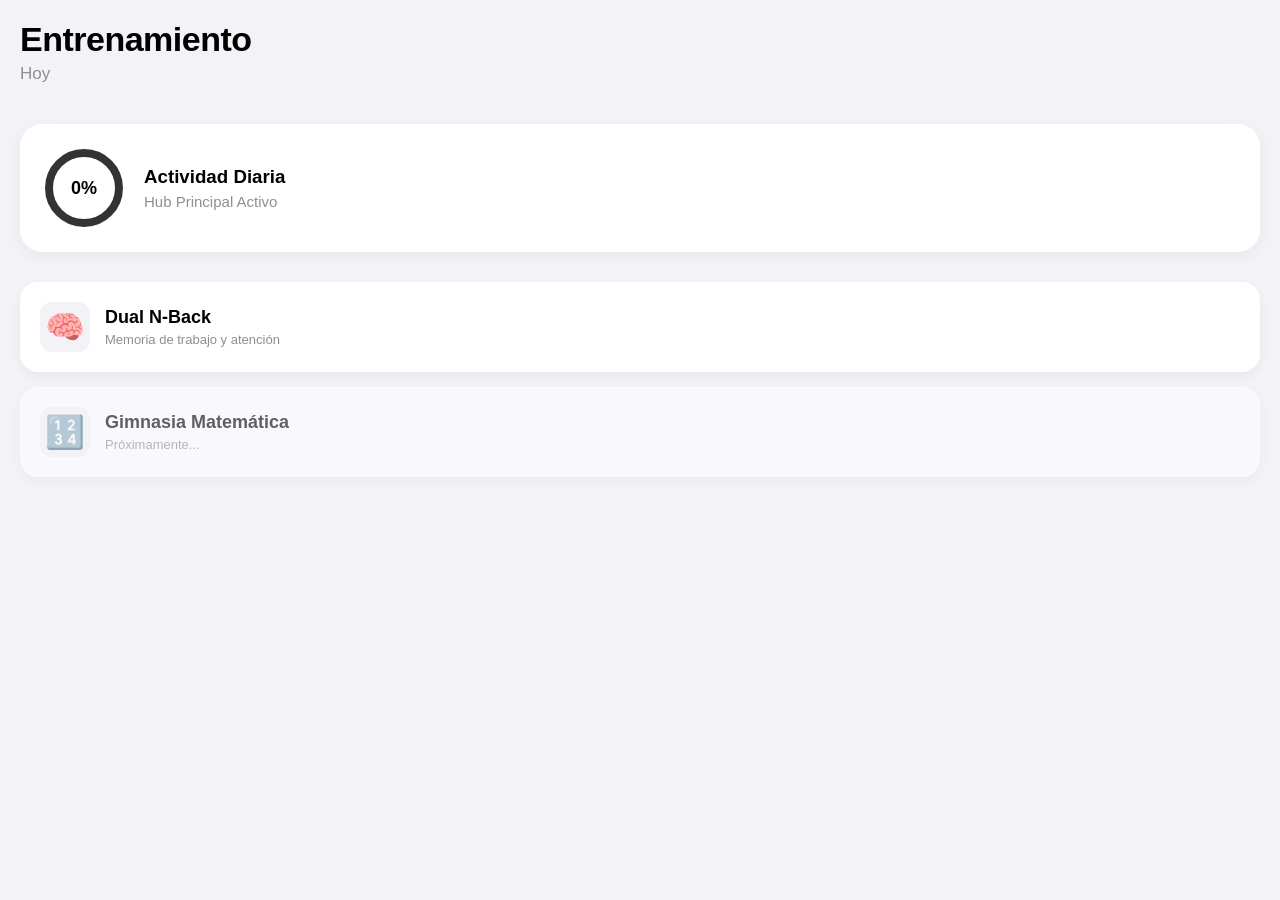
==== index.html @ 1f0a9ce9 "fix code" ====
<!DOCTYPE html>
<html lang="es">
<head>
    <meta charset="UTF-8">
    <meta name="viewport" content="width=device-width, initial-scale=1.0, maximum-scale=1.0, user-scalable=no">
    <meta name="apple-mobile-web-app-capable" content="yes">
    <meta name="apple-mobile-web-app-status-bar-style" content="black-translucent">
    <meta name="apple-mobile-web-app-title" content="BrainHub">
    
    <!-- Enlaces al icono y al manifest para PWA -->
    <link rel="apple-touch-icon" href="./assets/icons/icon-192x192.png">
    <link rel="manifest" href="./manifest.json">
    
    <title>Brain Training Hub</title>
    
    <style>
        /* Estilos globales y Modo Oscuro nativo iOS */
        :root {
            --bg-color: #f2f2f7;
            --card-bg: #ffffff;
            --text-main: #000000;
            --text-sec: #8e8e93;
            --accent: #34c759; /* Verde tipo Apple Fitness */
        }
        @media (prefers-color-scheme: dark) {
            :root {
                --bg-color: #000000;
                --card-bg: #1c1c1e;
                --text-main: #ffffff;
                --text-sec: #8e8e93;
                --accent: #32d74b;
            }
        }
        * {
            box-sizing: border-box;
            margin: 0;
            padding: 0;
            font-family: -apple-system, BlinkMacSystemFont, "Segoe UI", Roboto, Helvetica, Arial, sans-serif;
            touch-action: manipulation;
            -webkit-user-select: none;
            user-select: none;
            -webkit-tap-highlight-color: transparent;
        }
        body {
            background-color: var(--bg-color);
            color: var(--text-main);
            padding: env(safe-area-inset-top) 20px env(safe-area-inset-bottom);
            height: 100vh;
            display: flex;
            flex-direction: column;
        }
        .header {
            padding: 20px 0;
        }
        .header h1 {
            font-size: 34px;
            font-weight: 700;
            letter-spacing: -0.5px;
        }
        .header p {
            color: var(--text-sec);
            font-size: 17px;
            margin-top: 5px;
        }
        .dashboard-card {
            background: var(--card-bg);
            border-radius: 22px;
            padding: 24px;
            margin-top: 20px;
            display: flex;
            align-items: center;
            box-shadow: 0 4px 15px rgba(0,0,0,0.05);
        }
        
        /* Anillo de Actividad SVG */
        .ring-container {
            position: relative;
            width: 80px;
            height: 80px;
            margin-right: 20px;
        }
        .ring-svg {
            transform: rotate(-90deg);
            width: 80px;
            height: 80px;
        }
        .ring-bg {
            fill: none;
            stroke: #333333; /* Color de fondo del anillo */
            stroke-width: 8;
        }
        .ring-progress {
            fill: none;
            stroke: var(--accent);
            stroke-width: 8;
            stroke-linecap: round;
            stroke-dasharray: 220; 
            stroke-dashoffset: 220;
            transition: stroke-dashoffset 1.5s ease-out;
        }
        .ring-text {
            position: absolute;
            top: 0; left: 0; right: 0; bottom: 0;
            display: flex;
            justify-content: center;
            align-items: center;
            font-weight: 700;
            font-size: 18px;
        }
        
        /* Cuadrícula de módulos */
        .modules-grid {
            display: grid;
            grid-template-columns: 1fr;
            gap: 15px;
            margin-top: 30px;
        }
        .module-btn {
            background: var(--card-bg);
            border: none;
            border-radius: 18px;
            padding: 20px;
            display: flex;
            align-items: center;
            font-size: 18px;
            font-weight: 600;
            color: var(--text-main);
            box-shadow: 0 4px 12px rgba(0,0,0,0.05);
            text-align: left;
            cursor: pointer;
        }
        .module-btn:active {
            transform: scale(0.96);
        }
        .module-icon {
            font-size: 32px;
            margin-right: 15px;
            background: var(--bg-color);
            width: 50px;
            height: 50px;
            display: flex;
            align-items: center;
            justify-content: center;
            border-radius: 12px;
        }
    </style>
</head>
<body>
    <div class="header">
        <h1>Entrenamiento</h1>
        <p id="date-display">Hoy</p>
    </div>

    <!-- Tarjeta del anillo de progreso -->
    <div class="dashboard-card">
        <div class="ring-container">
            <svg class="ring-svg">
                <circle class="ring-bg" cx="40" cy="40" r="35"></circle>
                <circle class="ring-progress" id="progress-circle" cx="40" cy="40" r="35"></circle>
            </svg>
            <div class="ring-text" id="ring-value">0%</div>
        </div>
        <div>
            <h3 style="margin-bottom: 5px;">Actividad Diaria</h3>
            <p style="color: var(--text-sec); font-size: 15px;">Hub Principal Activo</p>
        </div>
    </div>

    <div class="modules-grid">
        <!-- Botón que redirige a tu carpeta Dual N-Back -->
        <button class="module-btn" onclick="window.location.href='./modules/dual-n-back/index.html'">
            <div class="module-icon">🧠</div>
            <div>
                <div>Dual N-Back</div>
                <div style="font-size: 13px; color: var(--text-sec); margin-top: 4px; font-weight: normal;">Memoria de trabajo y atención</div>
            </div>
        </button>

        <!-- Botón para el próximo módulo -->
        <button class="module-btn" style="opacity: 0.6;">
            <div class="module-icon">🔢</div>
            <div>
                <div>Gimnasia Matemática</div>
                <div style="font-size: 13px; color: var(--text-sec); margin-top: 4px; font-weight: normal;">Próximamente...</div>
            </div>
        </button>
    </div>
</body>
</html>
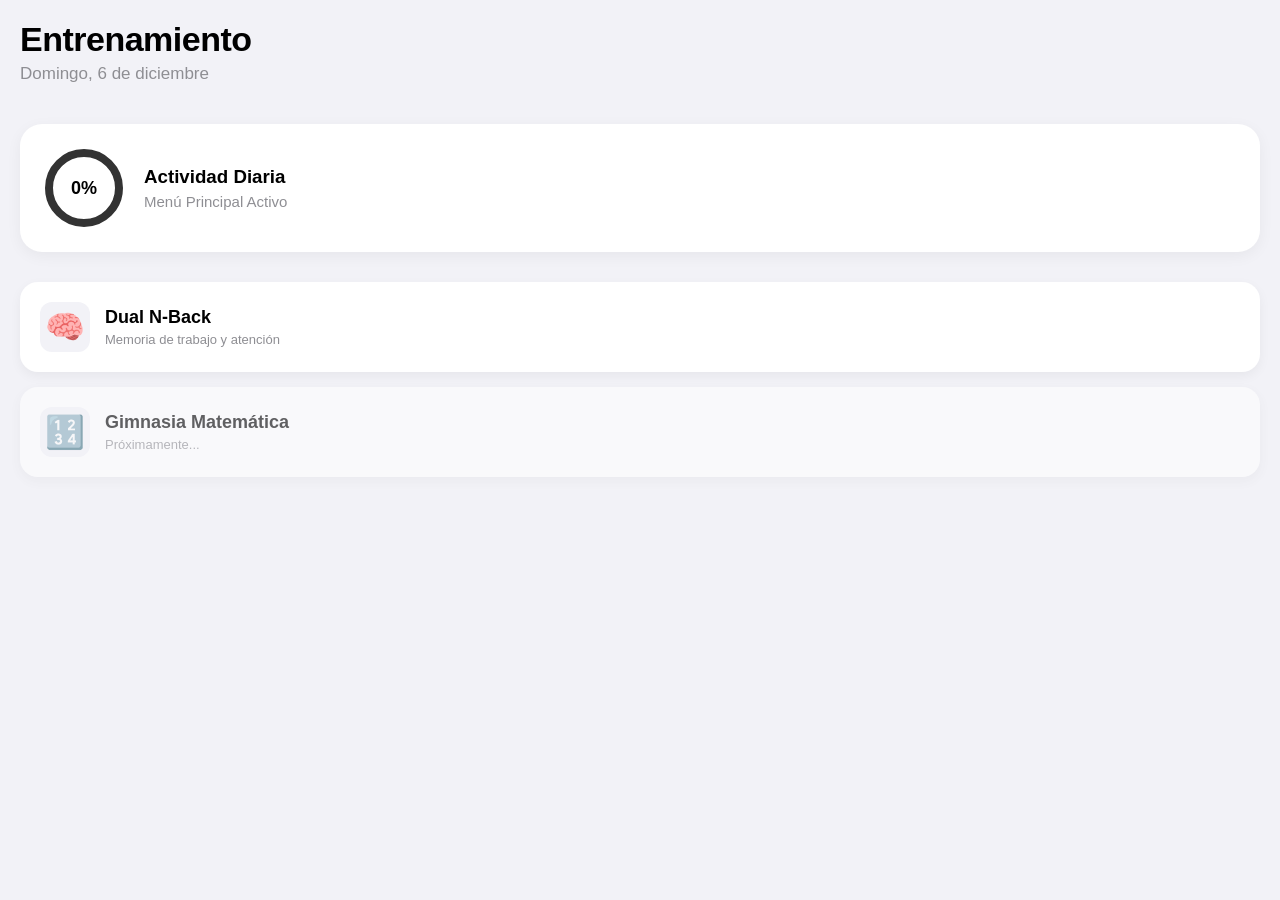
==== commit da610faa: "mejoras de código" ====
--- a/index.html
+++ b/index.html
@@ -11,7 +11,7 @@
     <link rel="apple-touch-icon" href="./assets/icons/icon-192x192.png">
     <link rel="manifest" href="./manifest.json">
     
-    <title>Brain Training Hub</title>
+    <title>Brain Training Menu</title>
     
     <style>
         /* Estilos globales y Modo Oscuro nativo iOS */
@@ -162,7 +162,7 @@
         </div>
         <div>
             <h3 style="margin-bottom: 5px;">Actividad Diaria</h3>
-            <p style="color: var(--text-sec); font-size: 15px;">Hub Principal Activo</p>
+            <p style="color: var(--text-sec); font-size: 15px;">Menú Principal Activo</p>
         </div>
     </div>
 
@@ -185,5 +185,51 @@
             </div>
         </button>
     </div>
+    <script>
+        document.addEventListener('DOMContentLoaded', () => {
+            // 1. Fecha actual formateada para iOS en español
+            const dateEl = document.getElementById('date-display');
+            if (dateEl) {
+                const options = { weekday: 'long', month: 'long', day: 'numeric' };
+                const dateStr = new Date().toLocaleDateString('es-ES', options);
+                dateEl.innerText = dateStr.charAt(0).toUpperCase() + dateStr.slice(1);
+            }
+
+            // 2. Lectura de progreso desde localStorage y animación del anillo
+            setTimeout(() => {
+                const circle = document.getElementById('progress-circle');
+                const ringText = document.getElementById('ring-value');
+                if (!circle || !ringText) return;
+
+                const today = new Date().toDateString();
+                const activity = JSON.parse(localStorage.getItem('brainActivity')) || {};
+                const sessionsPlayed = activity.date === today ? (activity.sessions || 0) : 0;
+
+                // Objetivo: 3 entrenamientos diarios = 100%
+                const targetPercent = Math.min(Math.round((sessionsPlayed / 3) * 100), 100);
+
+                // Cálculo del trazo SVG (longitud de circunferencia: 220)
+                const offset = 220 - (220 * targetPercent) / 100;
+                circle.style.strokeDashoffset = offset;
+
+                if (targetPercent === 0) {
+                    ringText.innerText = '0%';
+                    return;
+                }
+
+                let current = 0;
+                const interval = setInterval(() => {
+                    if (current >= targetPercent) {
+                        clearInterval(interval);
+                    } else {
+                        current++;
+                        ringText.innerText = `${current}%`;
+                    }
+                }, 20);
+            }, 300);
+        });
+    </script>
+</body>
+</html>
 </body>
 </html>
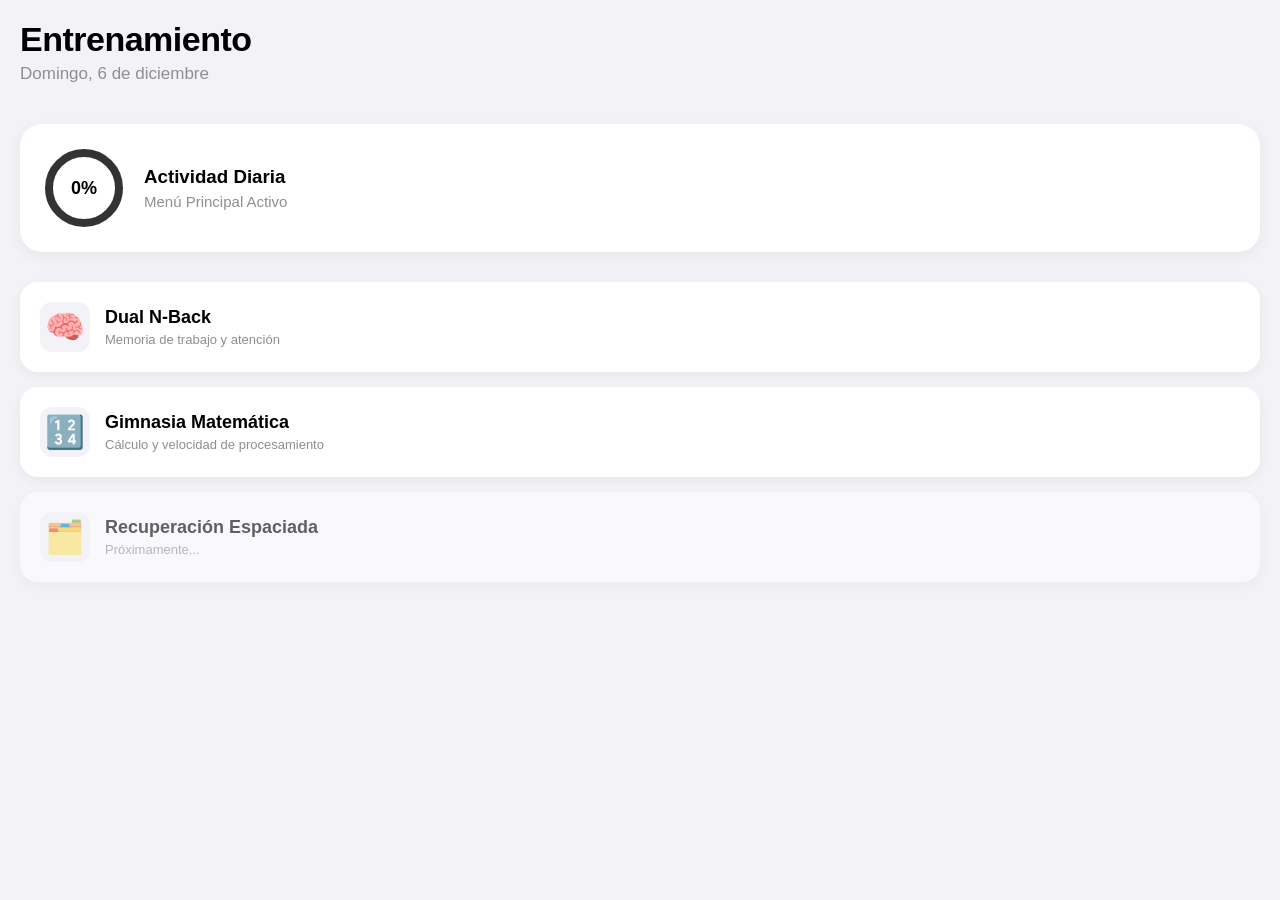
==== commit b4ecfb06: "gimnasia matemática" ====
--- a/index.html
+++ b/index.html
@@ -5,22 +5,20 @@
     <meta name="viewport" content="width=device-width, initial-scale=1.0, maximum-scale=1.0, user-scalable=no">
     <meta name="apple-mobile-web-app-capable" content="yes">
     <meta name="apple-mobile-web-app-status-bar-style" content="black-translucent">
-    <meta name="apple-mobile-web-app-title" content="BrainHub">
+    <meta name="apple-mobile-web-app-title" content="BrainApp">
     
-    <!-- Enlaces al icono y al manifest para PWA -->
     <link rel="apple-touch-icon" href="./assets/icons/icon-192x192.png">
     <link rel="manifest" href="./manifest.json">
     
-    <title>Brain Training Menu</title>
+    <title>Menú de Entrenamiento</title>
     
     <style>
-        /* Estilos globales y Modo Oscuro nativo iOS */
         :root {
             --bg-color: #f2f2f7;
             --card-bg: #ffffff;
             --text-main: #000000;
             --text-sec: #8e8e93;
-            --accent: #34c759; /* Verde tipo Apple Fitness */
+            --accent: #34c759;
         }
         @media (prefers-color-scheme: dark) {
             :root {
@@ -32,123 +30,61 @@
             }
         }
         * {
-            box-sizing: border-box;
-            margin: 0;
-            padding: 0;
-            font-family: -apple-system, BlinkMacSystemFont, "Segoe UI", Roboto, Helvetica, Arial, sans-serif;
-            touch-action: manipulation;
-            -webkit-user-select: none;
-            user-select: none;
+            box-sizing: border-box; margin: 0; padding: 0;
+            font-family: -apple-system, BlinkMacSystemFont, "Segoe UI", Roboto, sans-serif;
+            touch-action: manipulation; -webkit-user-select: none; user-select: none;
             -webkit-tap-highlight-color: transparent;
         }
         body {
-            background-color: var(--bg-color);
-            color: var(--text-main);
+            background-color: var(--bg-color); color: var(--text-main);
             padding: env(safe-area-inset-top) 20px env(safe-area-inset-bottom);
-            height: 100vh;
-            display: flex;
-            flex-direction: column;
+            height: 100vh; display: flex; flex-direction: column;
         }
-        .header {
-            padding: 20px 0;
-        }
-        .header h1 {
-            font-size: 34px;
-            font-weight: 700;
-            letter-spacing: -0.5px;
-        }
-        .header p {
-            color: var(--text-sec);
-            font-size: 17px;
-            margin-top: 5px;
-        }
+        .header { padding: 20px 0; }
+        .header h1 { font-size: 34px; font-weight: 700; letter-spacing: -0.5px; }
+        .header p { color: var(--text-sec); font-size: 17px; margin-top: 5px; }
+        
         .dashboard-card {
-            background: var(--card-bg);
-            border-radius: 22px;
-            padding: 24px;
-            margin-top: 20px;
-            display: flex;
-            align-items: center;
+            background: var(--card-bg); border-radius: 22px; padding: 24px;
+            margin-top: 20px; display: flex; align-items: center;
             box-shadow: 0 4px 15px rgba(0,0,0,0.05);
         }
         
-        /* Anillo de Actividad SVG */
-        .ring-container {
-            position: relative;
-            width: 80px;
-            height: 80px;
-            margin-right: 20px;
-        }
-        .ring-svg {
-            transform: rotate(-90deg);
-            width: 80px;
-            height: 80px;
-        }
-        .ring-bg {
-            fill: none;
-            stroke: #333333; /* Color de fondo del anillo */
-            stroke-width: 8;
-        }
+        /* Anillo de Actividad */
+        .ring-container { position: relative; width: 80px; height: 80px; margin-right: 20px; }
+        .ring-svg { transform: rotate(-90deg); width: 80px; height: 80px; }
+        .ring-bg { fill: none; stroke: #333333; stroke-width: 8; }
         .ring-progress {
-            fill: none;
-            stroke: var(--accent);
-            stroke-width: 8;
-            stroke-linecap: round;
-            stroke-dasharray: 220; 
-            stroke-dashoffset: 220;
-            transition: stroke-dashoffset 1.5s ease-out;
+            fill: none; stroke: var(--accent); stroke-width: 8; stroke-linecap: round;
+            stroke-dasharray: 220; stroke-dashoffset: 220;
+            transition: stroke-dashoffset 1s ease-out;
         }
         .ring-text {
-            position: absolute;
-            top: 0; left: 0; right: 0; bottom: 0;
-            display: flex;
-            justify-content: center;
-            align-items: center;
-            font-weight: 700;
-            font-size: 18px;
+            position: absolute; top: 0; left: 0; right: 0; bottom: 0;
+            display: flex; justify-content: center; align-items: center;
+            font-weight: 700; font-size: 18px;
         }
         
-        /* Cuadrícula de módulos */
-        .modules-grid {
-            display: grid;
-            grid-template-columns: 1fr;
-            gap: 15px;
-            margin-top: 30px;
+        /* Botones de Módulos */
+        .modules-grid { display: grid; grid-template-columns: 1fr; gap: 15px; margin-top: 30px; }
+        .module-btn {
+            background: var(--card-bg); border: none; border-radius: 18px; padding: 20px;
+            display: flex; align-items: center; font-size: 18px; font-weight: 600;
+            color: var(--text-main); box-shadow: 0 4px 12px rgba(0,0,0,0.05);
+            text-align: left; cursor: pointer; transition: transform 0.1s;
         }
-        .module-btn {
-            background: var(--card-bg);
-            border: none;
-            border-radius: 18px;
-            padding: 20px;
-            display: flex;
-            align-items: center;
-            font-size: 18px;
-            font-weight: 600;
-            color: var(--text-main);
-            box-shadow: 0 4px 12px rgba(0,0,0,0.05);
-            text-align: left;
-            cursor: pointer;
-        }
-        .module-btn:active {
-            transform: scale(0.96);
-        }
+        .module-btn:active { transform: scale(0.96); }
         .module-icon {
-            font-size: 32px;
-            margin-right: 15px;
-            background: var(--bg-color);
-            width: 50px;
-            height: 50px;
-            display: flex;
-            align-items: center;
-            justify-content: center;
-            border-radius: 12px;
+            font-size: 32px; margin-right: 15px; background: var(--bg-color);
+            width: 50px; height: 50px; display: flex; align-items: center;
+            justify-content: center; border-radius: 12px;
         }
     </style>
 </head>
 <body>
     <div class="header">
         <h1>Entrenamiento</h1>
-        <p id="date-display">Hoy</p>
+        <p id="date-display">Cargando fecha...</p>
     </div>
 
     <!-- Tarjeta del anillo de progreso -->
@@ -167,7 +103,7 @@
     </div>
 
     <div class="modules-grid">
-        <!-- Botón que redirige a tu carpeta Dual N-Back -->
+        <!-- Dual N-Back -->
         <button class="module-btn" onclick="window.location.href='./modules/dual-n-back/index.html'">
             <div class="module-icon">🧠</div>
             <div>
@@ -176,39 +112,43 @@
             </div>
         </button>
 
-        <!-- Botón para el próximo módulo -->
-        <button class="module-btn" style="opacity: 0.6;">
+        <!-- Gimnasia Matemática -->
+        <button class="module-btn" onclick="window.location.href='./modules/math-gym/index.html'">
             <div class="module-icon">🔢</div>
             <div>
                 <div>Gimnasia Matemática</div>
+                <div style="font-size: 13px; color: var(--text-sec); margin-top: 4px; font-weight: normal;">Cálculo y velocidad de procesamiento</div>
+            </div>
+        </button>
+
+        <!-- Próximos módulos -->
+        <button class="module-btn" style="opacity: 0.6; pointer-events: none;">
+            <div class="module-icon">🗂️</div>
+            <div>
+                <div>Recuperación Espaciada</div>
                 <div style="font-size: 13px; color: var(--text-sec); margin-top: 4px; font-weight: normal;">Próximamente...</div>
             </div>
         </button>
     </div>
+
+    <!-- Script del Menú y el Anillo -->
     <script>
         document.addEventListener('DOMContentLoaded', () => {
-            // 1. Fecha actual formateada para iOS en español
-            const dateEl = document.getElementById('date-display');
-            if (dateEl) {
-                const options = { weekday: 'long', month: 'long', day: 'numeric' };
-                const dateStr = new Date().toLocaleDateString('es-ES', options);
-                dateEl.innerText = dateStr.charAt(0).toUpperCase() + dateStr.slice(1);
-            }
+            // 1. Fecha actual
+            const options = { weekday: 'long', month: 'long', day: 'numeric' };
+            const dateStr = new Date().toLocaleDateString('es-ES', options);
+            document.getElementById('date-display').innerText = dateStr.charAt(0).toUpperCase() + dateStr.slice(1);
 
-            // 2. Lectura de progreso desde localStorage y animación del anillo
+            // 2. Leer progreso y animar el anillo (Objetivo: 3 sesiones = 100%)
             setTimeout(() => {
                 const circle = document.getElementById('progress-circle');
                 const ringText = document.getElementById('ring-value');
-                if (!circle || !ringText) return;
-
+                
                 const today = new Date().toDateString();
                 const activity = JSON.parse(localStorage.getItem('brainActivity')) || {};
                 const sessionsPlayed = activity.date === today ? (activity.sessions || 0) : 0;
 
-                // Objetivo: 3 entrenamientos diarios = 100%
                 const targetPercent = Math.min(Math.round((sessionsPlayed / 3) * 100), 100);
-
-                // Cálculo del trazo SVG (longitud de circunferencia: 220)
                 const offset = 220 - (220 * targetPercent) / 100;
                 circle.style.strokeDashoffset = offset;
 
@@ -223,13 +163,11 @@
                         clearInterval(interval);
                     } else {
                         current++;
-                        ringText.innerText = `${current}%`;
+                        ringText.innerText = current + '%';
                     }
-                }, 20);
+                }, 20); // Velocidad de la animación del número
             }, 300);
         });
     </script>
 </body>
-</html>
-</body>
 </html>
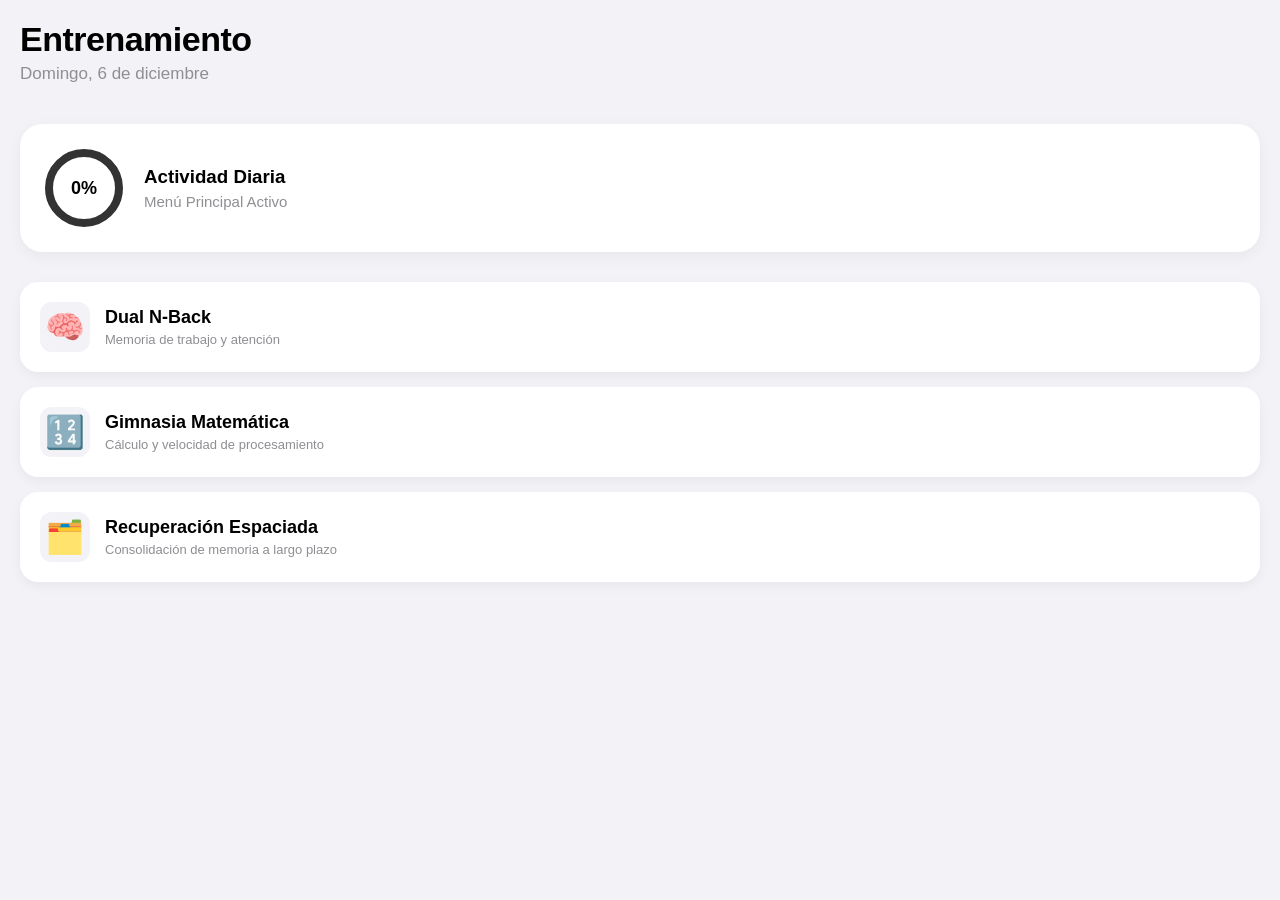
==== commit 87c1baad: "REcuperacion espaciada y fixcode gym" ====
--- a/index.html
+++ b/index.html
@@ -121,12 +121,11 @@
             </div>
         </button>
 
-        <!-- Próximos módulos -->
-        <button class="module-btn" style="opacity: 0.6; pointer-events: none;">
+        <button class="module-btn" onclick="window.location.href='./modules/spaced-retrieval/index.html'">
             <div class="module-icon">🗂️</div>
             <div>
                 <div>Recuperación Espaciada</div>
-                <div style="font-size: 13px; color: var(--text-sec); margin-top: 4px; font-weight: normal;">Próximamente...</div>
+                <div style="font-size: 13px; color: var(--text-sec); margin-top: 4px; font-weight: normal;">Consolidación de memoria a largo plazo</div>
             </div>
         </button>
     </div>
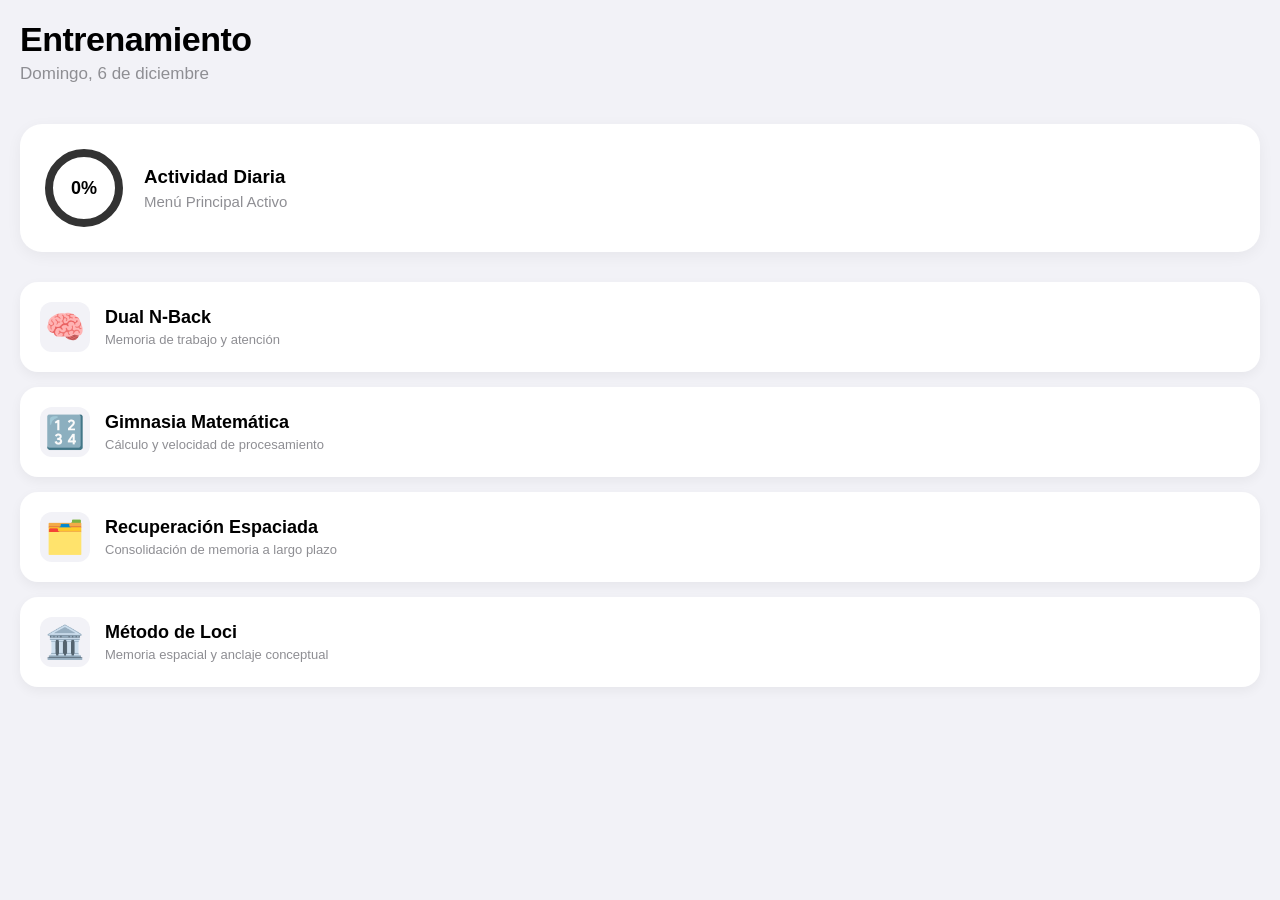
==== commit ca7fe83c: "Palacio de memoria" ====
--- a/index.html
+++ b/index.html
@@ -128,6 +128,15 @@
                 <div style="font-size: 13px; color: var(--text-sec); margin-top: 4px; font-weight: normal;">Consolidación de memoria a largo plazo</div>
             </div>
         </button>
+
+        <!-- Palacio de la Memoria -->
+        <button class="module-btn" onclick="window.location.href='./modules/loci/index.html'">
+            <div class="module-icon">🏛️</div>
+            <div>
+                <div>Método de Loci</div>
+                <div style="font-size: 13px; color: var(--text-sec); margin-top: 4px; font-weight: normal;">Memoria espacial y anclaje conceptual</div>
+            </div>
+        </button>
     </div>
 
     <!-- Script del Menú y el Anillo -->
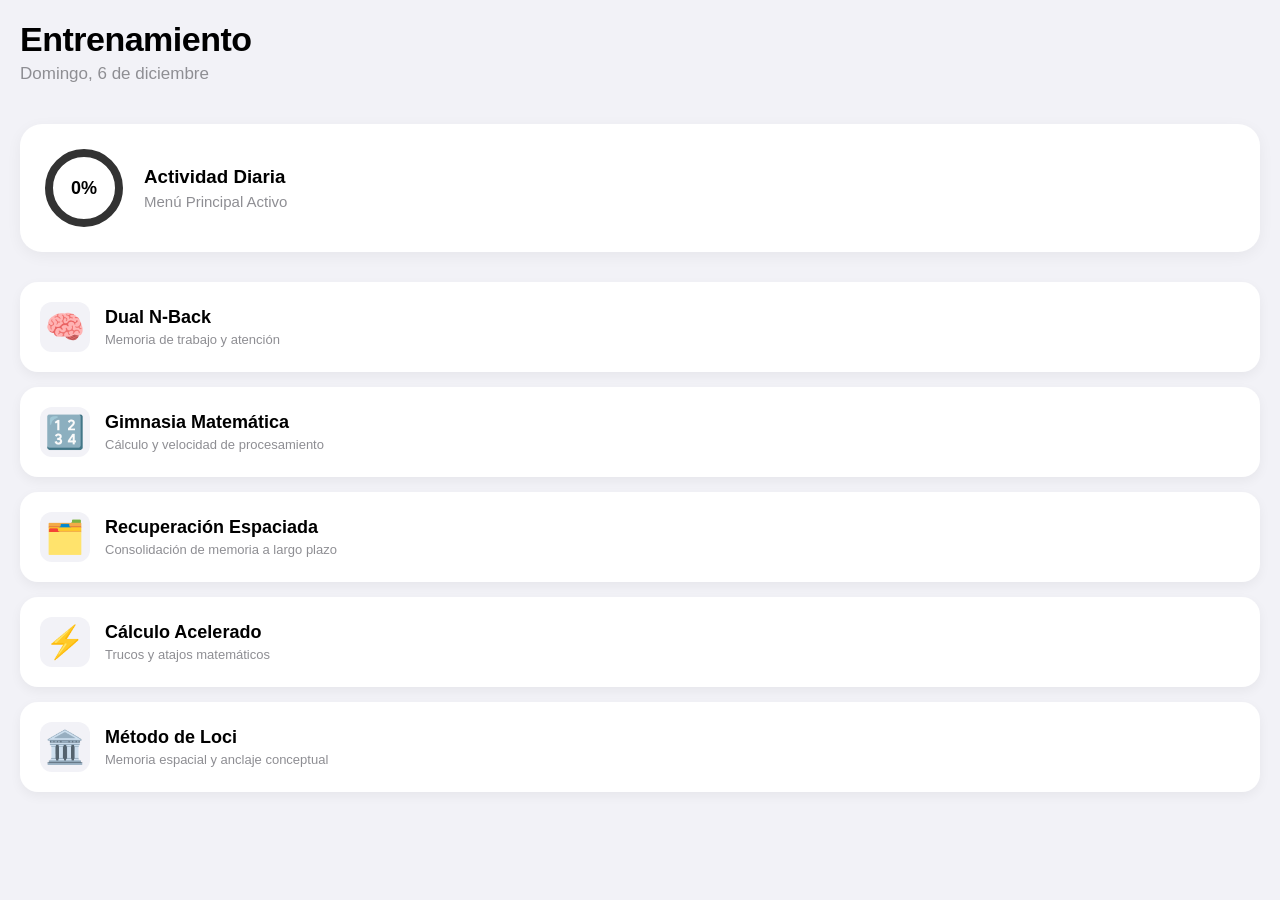
==== commit 7691e0e3: "claculo mental acelerado" ====
--- a/index.html
+++ b/index.html
@@ -129,6 +129,14 @@
             </div>
         </button>
 
+        <button class="module-btn" onclick="window.location.href='./modules/fast-math/index.html'">
+            <div class="module-icon">⚡</div>
+            <div>
+                <div>Cálculo Acelerado</div>
+                <div style="font-size: 13px; color: var(--text-sec); margin-top: 4px; font-weight: normal;">Trucos y atajos matemáticos</div>
+            </div>
+        </button>
+
         <!-- Palacio de la Memoria -->
         <button class="module-btn" onclick="window.location.href='./modules/loci/index.html'">
             <div class="module-icon">🏛️</div>
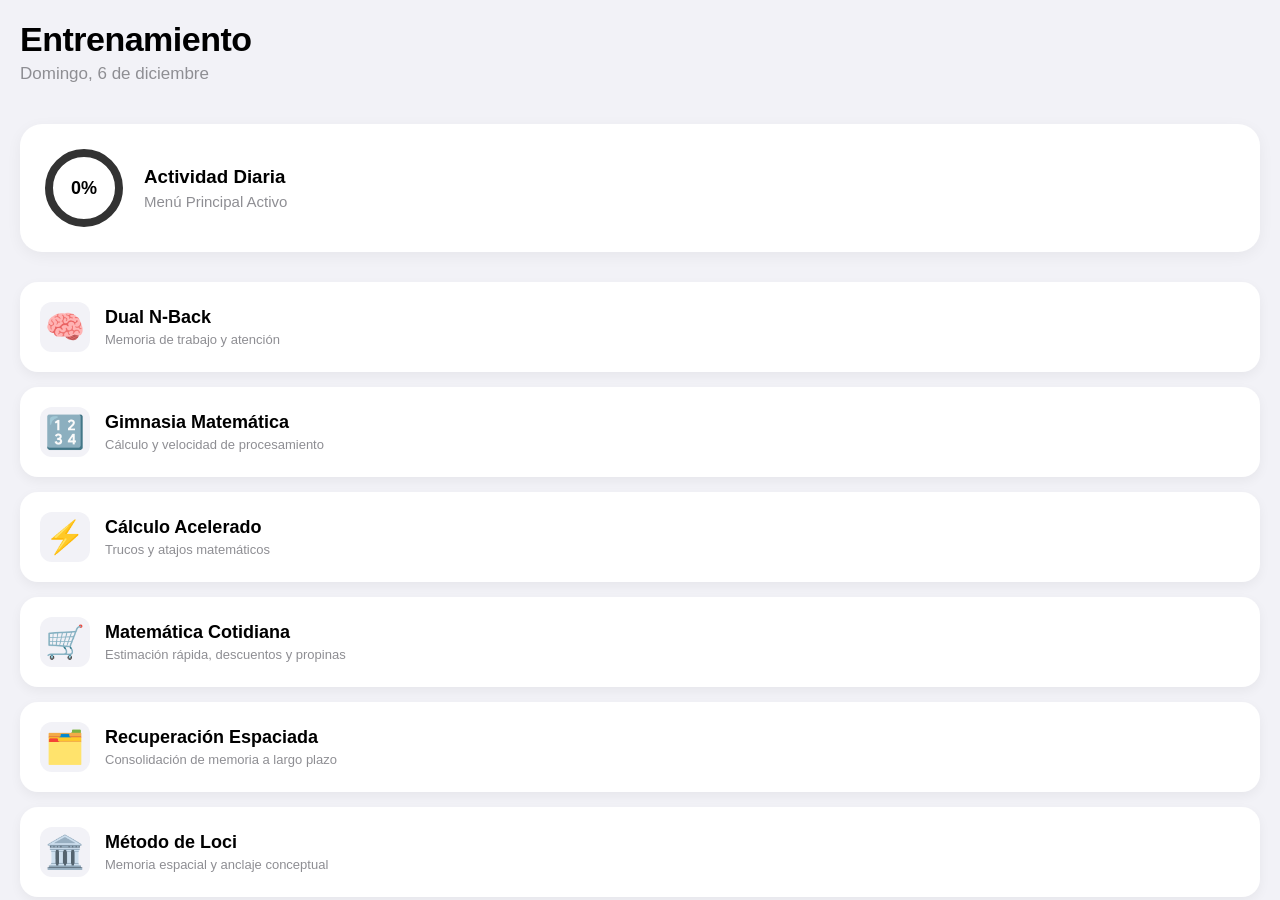
==== commit f0facdfa: "calculo cotidiano" ====
--- a/index.html
+++ b/index.html
@@ -121,14 +121,6 @@
             </div>
         </button>
 
-        <button class="module-btn" onclick="window.location.href='./modules/spaced-retrieval/index.html'">
-            <div class="module-icon">🗂️</div>
-            <div>
-                <div>Recuperación Espaciada</div>
-                <div style="font-size: 13px; color: var(--text-sec); margin-top: 4px; font-weight: normal;">Consolidación de memoria a largo plazo</div>
-            </div>
-        </button>
-
         <button class="module-btn" onclick="window.location.href='./modules/fast-math/index.html'">
             <div class="module-icon">⚡</div>
             <div>
@@ -137,6 +129,22 @@
             </div>
         </button>
 
+        <button class="module-btn" onclick="window.location.href='./modules/everyday-math/index.html'">
+            <div class="module-icon">🛒</div>
+            <div>
+                <div>Matemática Cotidiana</div>
+                <div style="font-size: 13px; color: var(--text-sec); margin-top: 4px; font-weight: normal;">Estimación rápida, descuentos y propinas</div>
+            </div>
+        </button>
+
+        <button class="module-btn" onclick="window.location.href='./modules/spaced-retrieval/index.html'">
+            <div class="module-icon">🗂️</div>
+            <div>
+                <div>Recuperación Espaciada</div>
+                <div style="font-size: 13px; color: var(--text-sec); margin-top: 4px; font-weight: normal;">Consolidación de memoria a largo plazo</div>
+            </div>
+        </button>
+        
         <!-- Palacio de la Memoria -->
         <button class="module-btn" onclick="window.location.href='./modules/loci/index.html'">
             <div class="module-icon">🏛️</div>
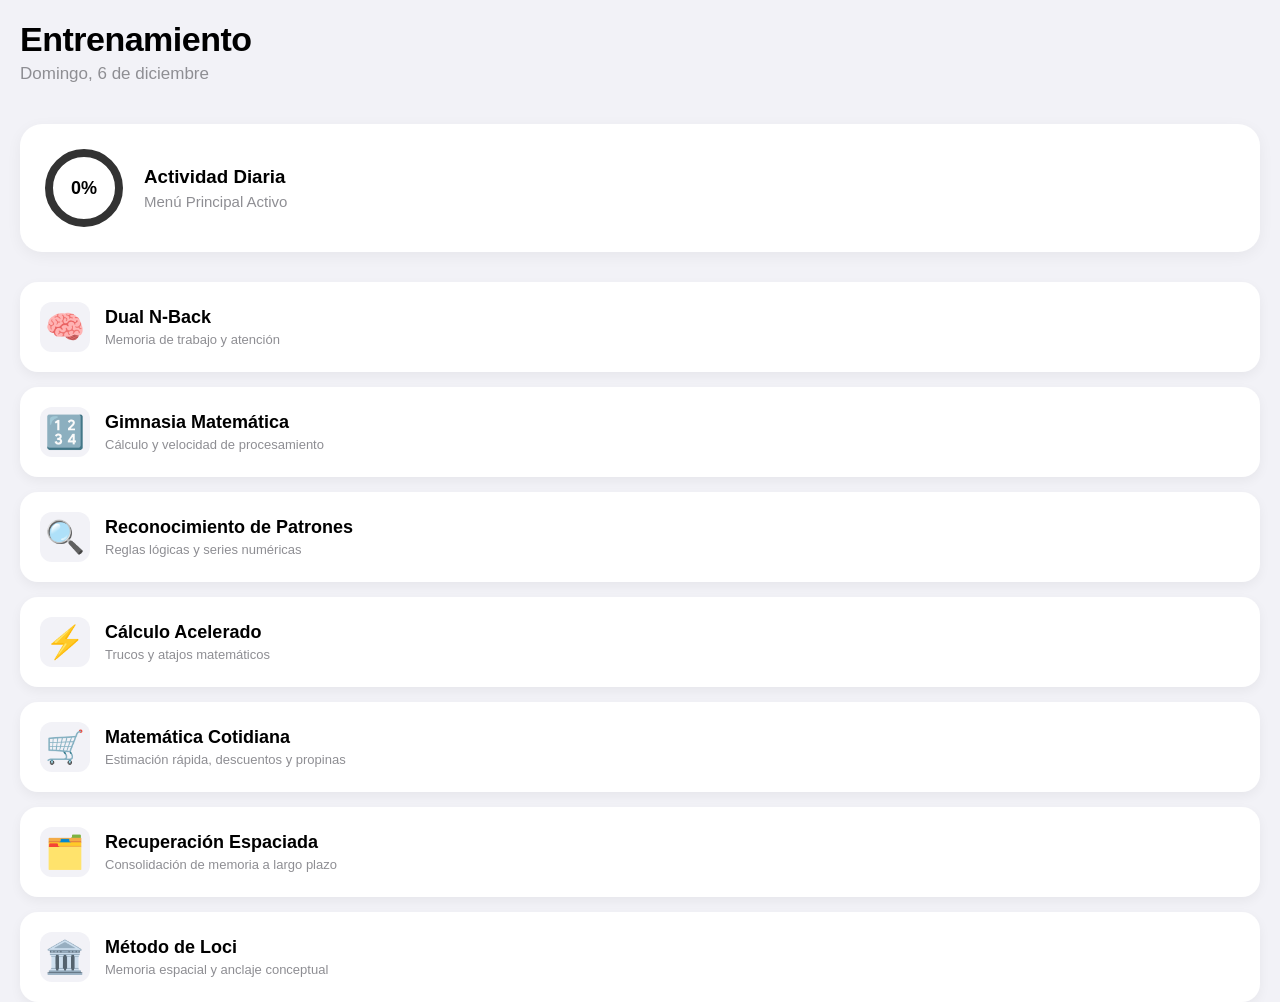
==== commit dc5974f4: "Reconocimiento de patrones" ====
--- a/index.html
+++ b/index.html
@@ -121,6 +121,14 @@
             </div>
         </button>
 
+        <button class="module-btn" onclick="window.location.href='./modules/patterns/index.html'">
+            <div class="module-icon">🔍</div>
+            <div>
+                <div>Reconocimiento de Patrones</div>
+                <div style="font-size: 13px; color: var(--text-sec); margin-top: 4px; font-weight: normal;">Reglas lógicas y series numéricas</div>
+            </div>
+        </button>
+
         <button class="module-btn" onclick="window.location.href='./modules/fast-math/index.html'">
             <div class="module-icon">⚡</div>
             <div>
@@ -144,7 +152,7 @@
                 <div style="font-size: 13px; color: var(--text-sec); margin-top: 4px; font-weight: normal;">Consolidación de memoria a largo plazo</div>
             </div>
         </button>
-        
+
         <!-- Palacio de la Memoria -->
         <button class="module-btn" onclick="window.location.href='./modules/loci/index.html'">
             <div class="module-icon">🏛️</div>
